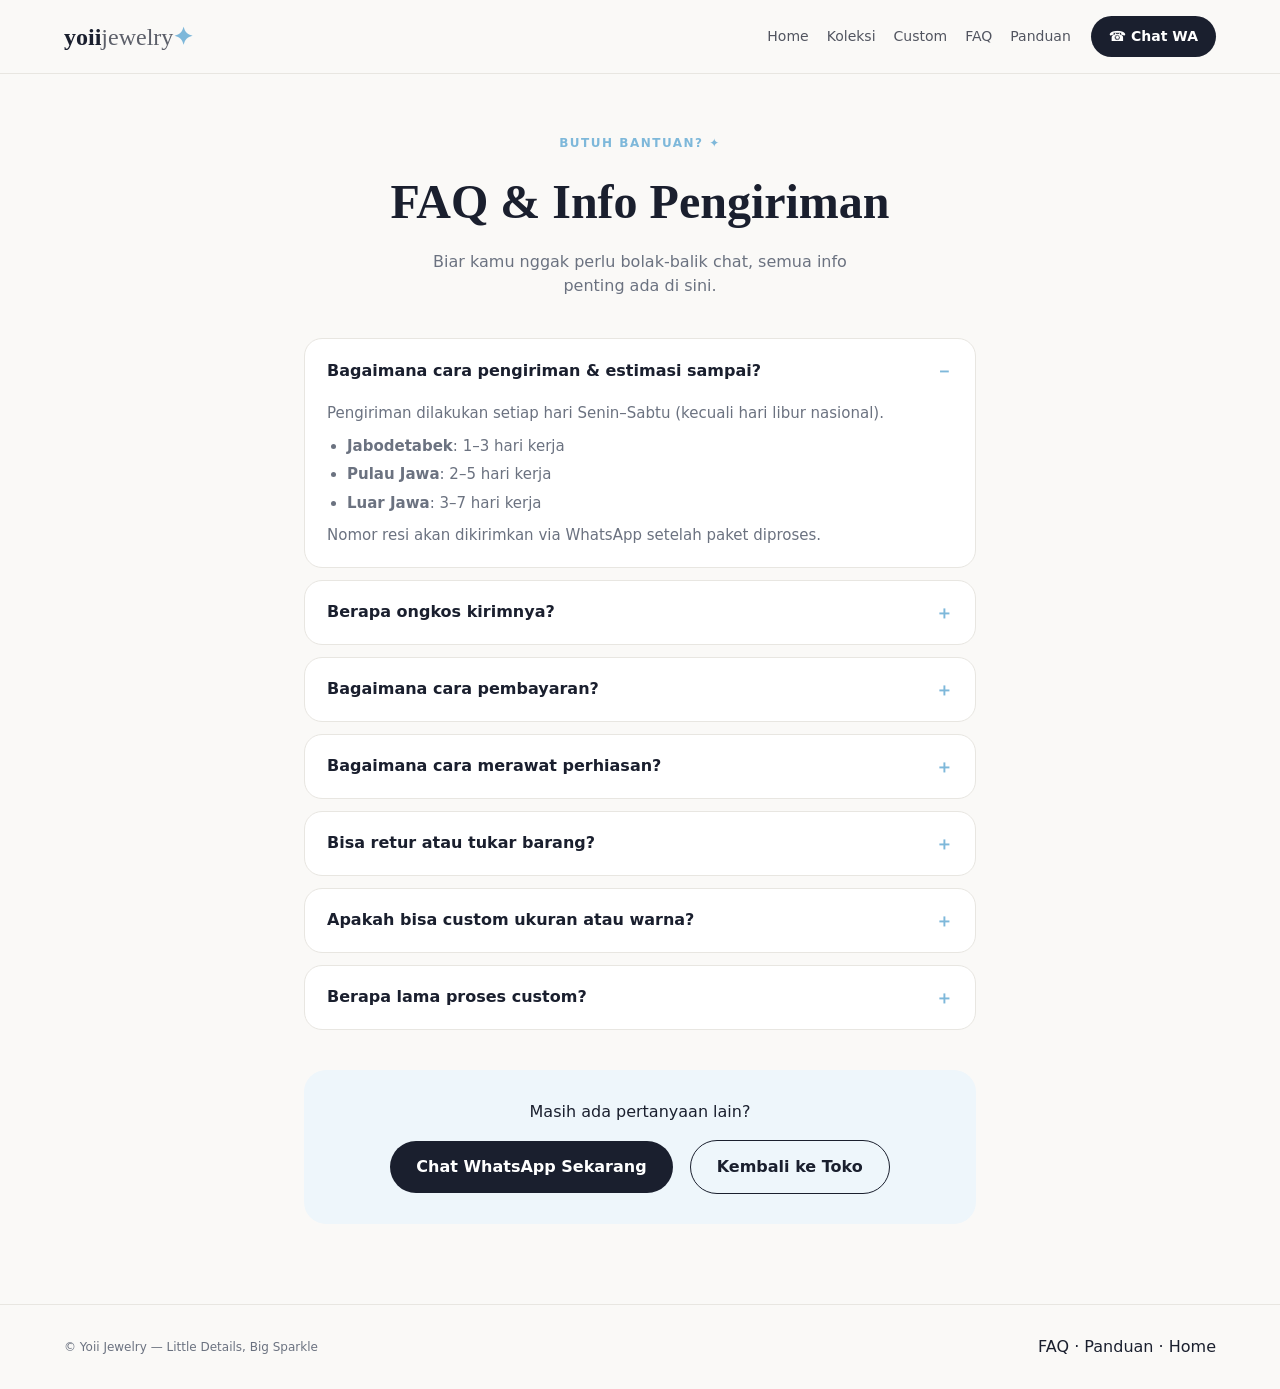
==== faq.html @ 77d5362e "Add files via upload" ====
<!doctype html>
<html lang="id">
<head>
  <meta charset="utf-8">
  <meta name="viewport" content="width=device-width,initial-scale=1">
  <title>FAQ & Info Pengiriman — Yoii Jewelry</title>
  <meta name="description" content="Pertanyaan seputar pengiriman, ongkir, pembayaran, perawatan perhiasan, dan kebijakan retur Yoii Jewelry.">
  <link rel="canonical" href="https://madebynisa.my.id/faq.html">
  <meta property="og:title" content="FAQ & Info Pengiriman — Yoii Jewelry">
  <meta property="og:url" content="https://madebynisa.my.id/faq.html">
  <meta property="og:image" content="https://madebynisa.my.id/og-image.jpg">
  <link rel="icon" type="image/png" sizes="32x32" href="favicon-32.png">
  <link rel="stylesheet" href="style.css">
</head>
<body>
<header class="site-header">
  <a class="brand" href="index.html">yoii<span>jewelry</span><b>✦</b></a>
  <button class="menu-btn" aria-label="Buka menu">☰</button>
  <nav class="nav">
    <a href="index.html">Home</a>
    <a href="index.html#collection">Koleksi</a>
    <a href="index.html#custom">Custom</a>
    <a href="faq.html">FAQ</a>
    <a href="panduan.html">Panduan</a>
  </nav>
  <div class="actions">
    <a href="https://wa.me/625979228683" class="btn primary" style="padding:10px 18px;font-size:14px">☎ Chat WA</a>
  </div>
</header>

<main class="guide">
  <div class="guide-hero">
    <span class="eyebrow">BUTUH BANTUAN? ✦</span>
    <h1>FAQ & Info Pengiriman</h1>
    <p>Biar kamu nggak perlu bolak-balik chat, semua info penting ada di sini.</p>
  </div>

  <div class="faq-list">
    <!-- Pengiriman -->
    <details class="faq-item" open>
      <summary>Bagaimana cara pengiriman & estimasi sampai?</summary>
      <div class="faq-body">
        <p>Pengiriman dilakukan setiap hari Senin–Sabtu (kecuali hari libur nasional).</p>
        <ul>
          <li><strong>Jabodetabek</strong>: 1–3 hari kerja</li>
          <li><strong>Pulau Jawa</strong>: 2–5 hari kerja</li>
          <li><strong>Luar Jawa</strong>: 3–7 hari kerja</li>
        </ul>
        <p>Nomor resi akan dikirimkan via WhatsApp setelah paket diproses.</p>
      </div>
    </details>

    <details class="faq-item">
      <summary>Berapa ongkos kirimnya?</summary>
      <div class="faq-body">
        <p>Ongkir dihitung otomatis berdasarkan kota tujuan saat checkout. Estimasi:</p>
        <ul>
          <li>Jabodetabek: mulai dari Rp8.000</li>
          <li>Pulau Jawa: mulai dari Rp12.000</li>
          <li>Luar Jawa: mulai dari Rp18.000</li>
        </ul>
        <p>Gratis ongkir untuk pembelian tertentu (cek promo di homepage).</p>
      </div>
    </details>

    <details class="faq-item">
      <summary>Bagaimana cara pembayaran?</summary>
      <div class="faq-body">
        <p>Setelah order dikonfirmasi via WhatsApp, kamu bisa bayar dengan:</p>
        <ul>
          <li>Transfer bank (nomor rekening akan dikirim di chat)</li>
          <li>QRIS</li>
        </ul>
        <img src="qris.png" alt="QRIS Yoii Jewelry" style="max-width:200px;margin:12px 0;border-radius:12px;border:1px solid var(--line)">
        <p>Kirim bukti transfer ke WhatsApp ya. Pesanan akan diproses setelah pembayaran terkonfirmasi.</p>
      </div>
    </details>

    <details class="faq-item">
      <summary>Bagaimana cara merawat perhiasan?</summary>
      <div class="faq-body">
        <ul>
          <li>Hindari kontak langsung dengan parfum, lotion, atau air laut.</li>
          <li>Simpan di tempat kering dan tidak lembab (bisa pakai pouch kain).</li>
          <li>Lepas perhiasan sebelum mandi atau berolahraga.</li>
          <li>Bersihkan dengan kain lembut kering secara berkala.</li>
        </ul>
        <p>Dengan perawatan yang baik, aksesoris Yoii bisa awet lebih lama.</p>
      </div>
    </details>

    <details class="faq-item">
      <summary>Bisa retur atau tukar barang?</summary>
      <div class="faq-body">
        <p>Kami menerima retur/tukar dalam kondisi berikut:</p>
        <ul>
          <li>Barang cacat produksi</li>
          <li>Barang tidak sesuai dengan pesanan</li>
          <li>Maksimal 3 hari setelah barang diterima</li>
        </ul>
        <p>Syarat: barang masih dalam kondisi baik, belum dipakai, dan ada bukti unboxing (video/foto). Hubungi kami via WhatsApp untuk proses retur.</p>
      </div>
    </details>

    <details class="faq-item">
      <summary>Apakah bisa custom ukuran atau warna?</summary>
      <div class="faq-body">
        <p>Ya! Kamu bisa ajukan custom melalui form di homepage (bagian “Make It Yours”) atau langsung chat WhatsApp. Ceritakan warna, nama, atau detail yang kamu inginkan.</p>
      </div>
    </details>

    <details class="faq-item">
      <summary>Berapa lama proses custom?</summary>
      <div class="faq-body">
        <p>Proses custom biasanya memakan waktu 3–7 hari kerja setelah konfirmasi desain dan pembayaran, tergantung tingkat kesulitan.</p>
      </div>
    </details>
  </div>

  <div class="faq-cta">
    <p>Masih ada pertanyaan lain?</p>
    <a class="btn primary" href="https://wa.me/625979228683" target="_blank">Chat WhatsApp Sekarang</a>
    <a class="btn ghost" href="index.html">Kembali ke Toko</a>
  </div>
</main>

<footer>
  <p>© Yoii Jewelry — Little Details, Big Sparkle</p>
  <div>
    <a href="faq.html">FAQ</a> · 
    <a href="panduan.html">Panduan</a> · 
    <a href="index.html">Home</a>
  </div>
</footer>

<script>
  // Menu mobile sederhana
  document.querySelector('.menu-btn')?.addEventListener('click', () => {
    document.querySelector('.nav')?.classList.toggle('open');
  });
</script>
</body>
</html>
---- style.css ----
:root{--ink:#1a1f2e;--muted:#6b7280;--line:#e8e6e1;--blue:#7eb8da;--blue2:#eef6fb;--butter:#f6e7c1;--butter2:#fdf6e3;--bg:#faf9f7;--radius:18px}
*{box-sizing:border-box;margin:0;padding:0}
html{scroll-behavior:smooth}
body{font-family:"DM Sans",system-ui,sans-serif;color:var(--ink);background:var(--bg);line-height:1.5}
img{max-width:100%;display:block}
a{color:inherit;text-decoration:none}
button,select,input,textarea{font:inherit}
.btn{display:inline-flex;align-items:center;justify-content:center;gap:8px;padding:14px 26px;border-radius:99px;border:0;cursor:pointer;font-weight:600;transition:.2s}
.btn.primary{background:var(--ink);color:#fff}
.btn.ghost{background:transparent;border:1.5px solid var(--ink)}
.btn.blue{background:var(--blue);color:#fff}
.btn:disabled{opacity:.55;cursor:not-allowed}

.site-header{position:sticky;top:0;z-index:50;display:flex;align-items:center;gap:20px;padding:16px 5vw;background:rgba(250,249,247,.92);backdrop-filter:blur(12px);border-bottom:1px solid var(--line)}
.brand{font-family:"Playfair Display",serif;font-size:24px;font-weight:700}
.brand span{font-weight:400;opacity:.7}
.brand b{color:var(--blue)}
.nav{display:flex;gap:18px;margin-left:auto}
.nav a{font-size:14px;font-weight:500;opacity:.75}
.nav a:hover,.admin-link{opacity:1;color:var(--blue)}
.actions{display:flex;align-items:center;gap:10px}
.actions button,.actions select{border:0;background:var(--blue2);width:40px;height:40px;border-radius:50%;cursor:pointer;font-size:16px;display:grid;place-items:center}
.actions select{width:auto;padding:0 10px;border-radius:20px;font-size:13px}
.menu-btn{display:none;border:0;background:var(--blue2);width:40px;height:40px;border-radius:50%;font-size:18px;cursor:pointer}

.hero{display:grid;grid-template-columns:1.05fr 1fr;gap:40px;padding:70px 5vw;align-items:center;background:linear-gradient(135deg,#fff 40%,var(--blue2))}
.eyebrow{font-size:12px;font-weight:700;letter-spacing:1.5px;color:var(--blue);display:block;margin-bottom:14px}
.hero h1{font-family:"Playfair Display",serif;font-size:clamp(42px,5.5vw,64px);line-height:1.08;margin-bottom:18px}
.hero h1 em{font-style:italic;color:var(--blue)}
.hero p{color:var(--muted);max-width:420px;margin-bottom:28px}
.hero-actions{display:flex;gap:12px;flex-wrap:wrap}
.slider{position:relative;border-radius:28px;overflow:hidden;box-shadow:0 20px 50px rgba(0,0,0,.08)}
.slides{position:relative;height:480px}
.slide{position:absolute;inset:0;opacity:0;transition:opacity .6s}
.slide.active{opacity:1}
.slide img{width:100%;height:100%;object-fit:cover}
.prev,.next{position:absolute;top:50%;transform:translateY(-50%);width:42px;height:42px;border-radius:50%;border:0;background:rgba(255,255,255,.9);font-size:22px;cursor:pointer;z-index:2}
.prev{left:14px}.next{right:14px}
.dots{position:absolute;bottom:16px;left:0;right:0;display:flex;justify-content:center;gap:8px}
.dots button{width:8px;height:8px;border-radius:50%;border:0;background:rgba(255,255,255,.5);cursor:pointer}
.dots button.active{background:#fff;width:22px;border-radius:99px}

.ticker{display:flex;gap:40px;padding:14px 0;overflow:hidden;background:var(--ink);color:#fff;font-size:12px;font-weight:700;letter-spacing:1px;white-space:nowrap}
.ticker span{flex-shrink:0}

.section{padding:80px 5vw}
.section-head{display:flex;justify-content:space-between;align-items:flex-end;margin-bottom:32px;gap:16px;flex-wrap:wrap}
.section-head h2{font-family:"Playfair Display",serif;font-size:clamp(28px,3.5vw,40px)}
.status-badge{font-size:12px;font-weight:600;padding:6px 12px;border-radius:99px;background:var(--blue2);color:var(--muted)}
.status-badge.ok{background:#e6f6ea;color:#1a7a3a}
.status-badge.err{background:#fde8e8;color:#b42318}

.categories{display:grid;grid-template-columns:repeat(5,1fr);gap:12px}
.categories button{display:flex;flex-direction:column;align-items:center;gap:8px;padding:20px 12px;border:1.5px solid var(--line);border-radius:var(--radius);background:#fff;cursor:pointer;font-weight:600}
.categories button.active,.categories button:hover{border-color:var(--blue);background:var(--blue2)}

.products{display:grid;grid-template-columns:repeat(4,1fr);gap:18px}
.product{background:#fff;border-radius:22px;overflow:hidden;border:1px solid var(--line);transition:.25s}
.product:hover{transform:translateY(-4px);box-shadow:0 16px 40px rgba(0,0,0,.07)}
.product-img{position:relative;height:240px;background:var(--butter2)}
.product-img img{width:100%;height:100%;object-fit:cover}
.badge{position:absolute;top:12px;left:12px;background:var(--ink);color:#fff;font-size:10px;font-weight:700;padding:5px 10px;border-radius:99px}
.badge.out{background:#b42318}
.wish-btn{position:absolute;top:12px;right:12px;width:34px;height:34px;border-radius:50%;border:0;background:rgba(255,255,255,.9);font-size:16px;cursor:pointer;display:grid;place-items:center}
.wish-btn.active{background:#fde8e8;color:#b42318}

.ig-grid{display:grid;grid-template-columns:repeat(4,1fr);gap:12px}
.ig-item{position:relative;border-radius:16px;overflow:hidden;aspect-ratio:1}
.ig-item img{width:100%;height:100%;object-fit:cover}
.ig-item span{position:absolute;bottom:0;left:0;right:0;background:linear-gradient(transparent,#0008);color:#fff;font-size:12px;padding:20px 10px 8px;text-align:center}

.blog-preview-grid{display:grid;grid-template-columns:1fr 1fr;gap:20px}
.blog-card{display:flex;flex-direction:column;background:#fff;border-radius:18px;overflow:hidden;border:1px solid var(--line);transition:.2s}
.blog-card:hover{transform:translateY(-3px);box-shadow:0 12px 30px rgba(0,0,0,.06)}
.blog-card img{height:180px;object-fit:cover;width:100%}
.blog-card div{padding:16px}
.blog-card h3{font-size:16px;margin-bottom:6px}
.blog-card p{font-size:13px;color:var(--muted)}

@media(max-width:900px){
  .ig-grid{grid-template-columns:repeat(2,1fr)}
  .blog-preview-grid{grid-template-columns:1fr}
}
.product-info{padding:16px}
.product-info h3{font-size:15px;font-weight:600}
.product-info p{font-size:12px;color:var(--muted);margin:4px 0 12px}
.product-bottom{display:flex;justify-content:space-between;align-items:center}
.product-bottom .add{width:36px;height:36px;border-radius:50%;border:0;background:var(--butter);font-size:18px;cursor:pointer}

.promo{display:grid;grid-template-columns:1.2fr .8fr;gap:40px;align-items:center;background:linear-gradient(120deg,var(--butter2),#fff)}
.promo h2{font-family:"Playfair Display",serif;font-size:clamp(36px,4.5vw,52px);margin:10px 0 16px}
.promo-card{background:var(--ink);color:#fff;border-radius:28px;padding:40px 32px;text-align:center}
.promo-card strong{display:block;font-family:"Playfair Display",serif;font-size:42px;margin:12px 0}
.promo-card i{font-style:italic;color:var(--butter)}

.custom{text-align:center;background:var(--blue2)}
.custom h2,.about h2{font-family:"Playfair Display",serif;font-size:clamp(32px,4vw,46px);margin:10px 0 16px}
.custom p{color:var(--muted);max-width:480px;margin:0 auto 28px}
.about{display:grid;grid-template-columns:1fr 1fr;gap:40px;align-items:center}
.about p{color:var(--muted)}

footer{display:flex;align-items:center;justify-content:space-between;gap:20px;padding:30px 5vw;border-top:1px solid var(--line);flex-wrap:wrap}
footer p{color:var(--muted);font-size:12px}

.wa-float{position:fixed;right:22px;bottom:22px;z-index:45;display:flex;gap:9px;align-items:center;background:#25d366;color:#fff;padding:13px 17px;border-radius:99px;box-shadow:0 10px 30px rgba(0,0,0,.2);font-weight:600}

.overlay,.shade{display:none;position:fixed;inset:0;background:rgba(20,30,45,.45);z-index:60}
.overlay.open,.shade.open{display:block}
.modal{width:min(520px,92vw);margin:8vh auto;background:#fff;border-radius:25px;padding:30px;position:relative;max-height:84vh;overflow-y:auto}
.admin-modal{width:min(900px,96vw)}
.close{border:0;background:transparent;font-size:27px;cursor:pointer;position:absolute;right:18px;top:10px}
.modal label{display:block;font-size:13px;font-weight:600;margin:14px 0 6px}
.modal input,.modal textarea,.modal select{width:100%;padding:13px 15px;border:1px solid var(--line);border-radius:13px;background:#fafafa}
.form-total{margin:18px 0 12px}
.modal .btn{width:100%;margin-top:10px}
.search-results{display:grid;gap:8px;margin-top:12px}
.search-result{padding:12px;background:var(--blue2);border-radius:12px;cursor:pointer;display:flex;justify-content:space-between}

.cart{position:fixed;right:-430px;top:0;width:min(410px,92vw);height:100vh;background:#fff;z-index:80;padding:25px;transition:.35s;display:flex;flex-direction:column}
.cart.open{right:0}
.cart-head{display:flex;justify-content:space-between;align-items:center}
.cart-item{display:flex;justify-content:space-between;gap:15px;border-bottom:1px solid var(--line);padding:14px 0}
.cart-foot{margin-top:auto;display:grid;gap:15px;padding-top:16px}
.cart-foot .btn{width:100%}

.admin-tabs{display:flex;gap:8px;margin:16px 0;flex-wrap:wrap}
.admin-tabs .tab{padding:8px 16px;border-radius:99px;border:1px solid var(--line);background:#fff;cursor:pointer}
.admin-tabs .tab.active{background:var(--ink);color:#fff}
.admin-content{margin-top:10px}
.admin-table{width:100%;border-collapse:collapse;font-size:13px}
.admin-table th,.admin-table td{border:1px solid var(--line);padding:8px;text-align:left}
.admin-table th{background:var(--blue2)}
.admin-table button{padding:4px 10px;border-radius:6px;border:0;background:var(--butter2);cursor:pointer;margin:0 2px}
.guide{max-width:800px;margin:0 auto;padding:60px 5vw 80px}
.guide-hero{text-align:center;margin-bottom:40px}
.guide-hero h1{font-family:"Playfair Display",serif;font-size:clamp(32px,5vw,48px);margin:12px 0}
.guide-hero p{color:var(--muted);max-width:480px;margin:0 auto}

.faq-list{display:flex;flex-direction:column;gap:12px;margin-bottom:40px}
.faq-item{background:#fff;border:1px solid var(--line);border-radius:18px;overflow:hidden}
.faq-item summary{padding:18px 22px;font-weight:600;cursor:pointer;list-style:none;display:flex;justify-content:space-between;align-items:center}
.faq-item summary::-webkit-details-marker{display:none}
.faq-item summary::after{content:"＋";font-size:18px;color:var(--blue);transition:.2s}
.faq-item[open] summary::after{content:"－"}
.faq-body{padding:0 22px 20px;color:var(--muted);font-size:15px}
.faq-body ul{margin:10px 0 10px 20px}
.faq-body li{margin:6px 0}

.faq-cta{text-align:center;padding:30px;background:var(--blue2);border-radius:22px}
.faq-cta p{margin-bottom:16px;font-weight:500}
.faq-cta .btn{margin:0 6px}

.card{background:#fff;border:1px solid var(--line);border-radius:18px;padding:24px;margin-bottom:20px}
.card h2{font-family:"Playfair Display",serif;margin-bottom:12px}
.card ul{margin-left:20px}
.card li{margin:6px 0}

@media(max-width:600px){
  .guide{padding:40px 6vw 60px}
  .faq-cta .btn{display:block;margin:8px 0}
}

@media(max-width:900px){
  .nav{display:none;position:absolute;top:76px;left:0;right:0;background:#fff;padding:25px;flex-direction:column;border-bottom:1px solid var(--line)}
  .nav.open{display:flex}
  .menu-btn{display:block}
  .hero{grid-template-columns:1fr;padding:55px 6vw}
  .slides{height:420px}
  .categories{grid-template-columns:repeat(3,1fr)}
  .products{grid-template-columns:repeat(2,1fr)}
  .promo,.about{grid-template-columns:1fr}
  .section{padding:70px 6vw}
}
@media(max-width:520px){
  .products{grid-template-columns:1fr 1fr;gap:10px}
  .product-img{height:180px}
  .wa-float b{display:none}
  .wa-float{width:54px;height:54px;justify-content:center;padding:0}
}
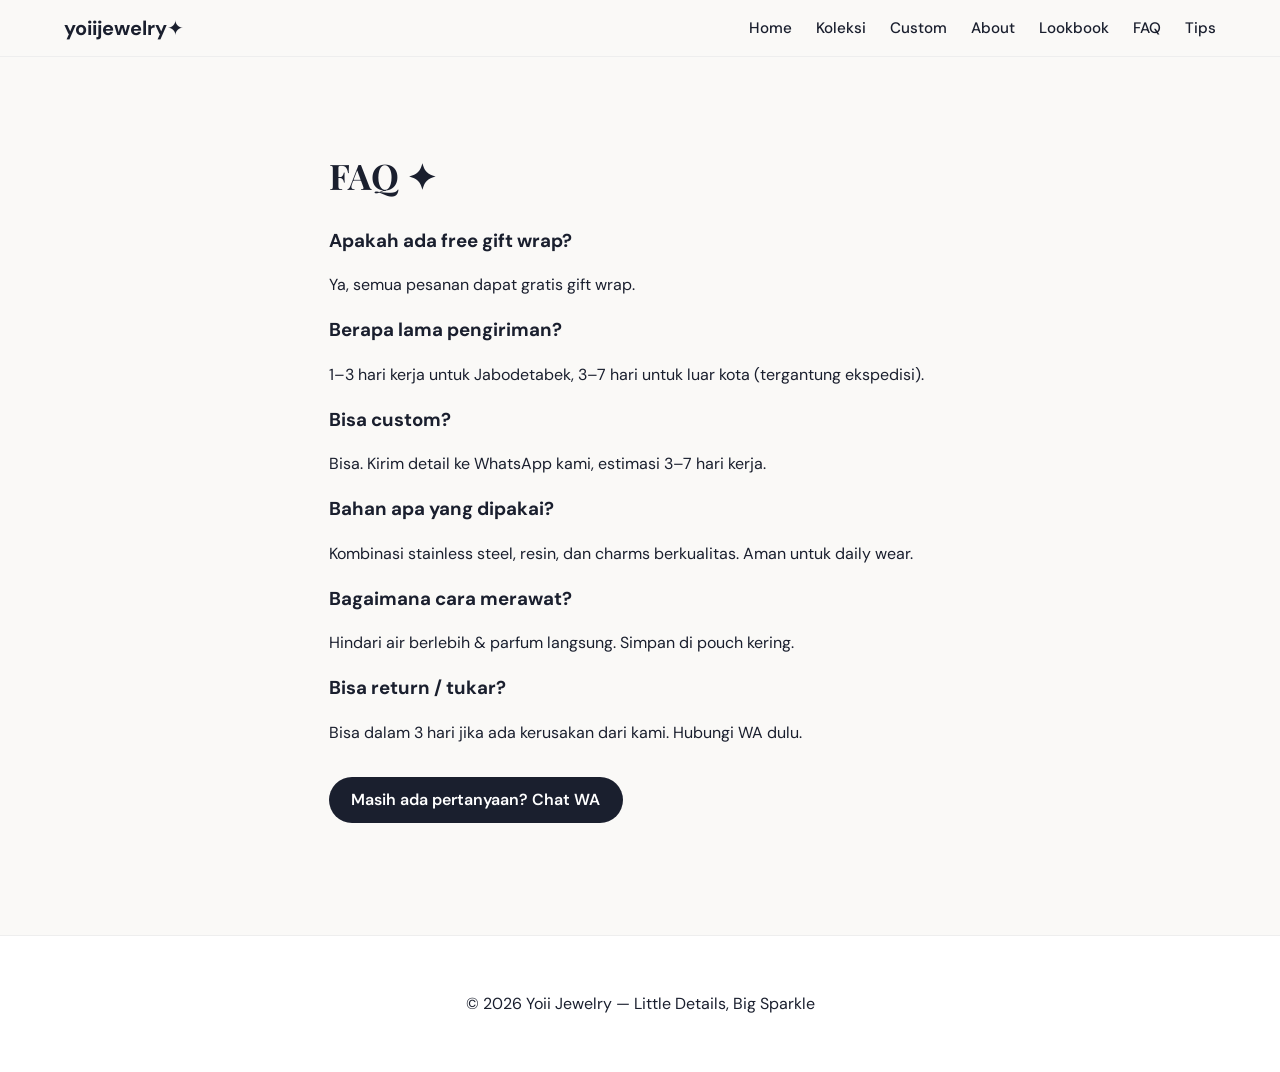
==== commit 33927dc1: "Add files via upload" ====
--- a/faq.html
+++ b/faq.html
@@ -1,143 +1,62 @@
-<!doctype html>
+<!DOCTYPE html>
 <html lang="id">
 <head>
   <meta charset="utf-8">
   <meta name="viewport" content="width=device-width,initial-scale=1">
-  <title>FAQ & Info Pengiriman — Yoii Jewelry</title>
-  <meta name="description" content="Pertanyaan seputar pengiriman, ongkir, pembayaran, perawatan perhiasan, dan kebijakan retur Yoii Jewelry.">
-  <link rel="canonical" href="https://madebynisa.my.id/faq.html">
-  <meta property="og:title" content="FAQ & Info Pengiriman — Yoii Jewelry">
-  <meta property="og:url" content="https://madebynisa.my.id/faq.html">
-  <meta property="og:image" content="https://madebynisa.my.id/og-image.jpg">
-  <link rel="icon" type="image/png" sizes="32x32" href="favicon-32.png">
-  <link rel="stylesheet" href="style.css">
+  <title>FAQ — Yoii Jewelry</title>
+  <link rel="stylesheet" href="css/styles.css">
+  <link href="https://fonts.googleapis.com/css2?family=DM+Sans:wght@400;500;600;700&family=Playfair+Display:ital,wght@0,500;1,500&display=swap" rel="stylesheet">
 </head>
 <body>
-<header class="site-header">
-  <a class="brand" href="index.html">yoii<span>jewelry</span><b>✦</b></a>
-  <button class="menu-btn" aria-label="Buka menu">☰</button>
-  <nav class="nav">
-    <a href="index.html">Home</a>
-    <a href="index.html#collection">Koleksi</a>
-    <a href="index.html#custom">Custom</a>
-    <a href="faq.html">FAQ</a>
-    <a href="panduan.html">Panduan</a>
-  </nav>
-  <div class="actions">
-    <a href="https://wa.me/625979228683" class="btn primary" style="padding:10px 18px;font-size:14px">☎ Chat WA</a>
-  </div>
-</header>
+  <header class="header">
+    <nav class="nav">
+      <a class="brand" href="index.html">yoiijewelry✦</a>
+      <button class="menu-toggle" aria-label="Menu">☰</button>
+      <ul class="menu">
+        <li><a href="index.html">Home</a></li>
+        <li><a href="index.html#collection">Koleksi</a></li>
+        <li><a href="custom.html">Custom</a></li>
+        <li><a href="about.html">About</a></li>
+        <li><a href="lookbook.html">Lookbook</a></li>
+        <li><a href="faq.html">FAQ</a></li>
+        <li><a href="tips.html">Tips</a></li>
+      </ul>
+    </nav>
+  </header>
 
-<main class="guide">
-  <div class="guide-hero">
-    <span class="eyebrow">BUTUH BANTUAN? ✦</span>
-    <h1>FAQ & Info Pengiriman</h1>
-    <p>Biar kamu nggak perlu bolak-balik chat, semua info penting ada di sini.</p>
-  </div>
+  <section class="section" style="max-width:750px">
+    <h2>FAQ ✦</h2>
+    
+    <div style="margin-top:1.5rem">
+      <h3>Apakah ada free gift wrap?</h3>
+      <p>Ya, semua pesanan dapat gratis gift wrap.</p>
+      
+      <h3>Berapa lama pengiriman?</h3>
+      <p>1–3 hari kerja untuk Jabodetabek, 3–7 hari untuk luar kota (tergantung ekspedisi).</p>
+      
+      <h3>Bisa custom?</h3>
+      <p>Bisa. Kirim detail ke WhatsApp kami, estimasi 3–7 hari kerja.</p>
+      
+      <h3>Bahan apa yang dipakai?</h3>
+      <p>Kombinasi stainless steel, resin, dan charms berkualitas. Aman untuk daily wear.</p>
+      
+      <h3>Bagaimana cara merawat?</h3>
+      <p>Hindari air berlebih & parfum langsung. Simpan di pouch kering.</p>
+      
+      <h3>Bisa return / tukar?</h3>
+      <p>Bisa dalam 3 hari jika ada kerusakan dari kami. Hubungi WA dulu.</p>
+    </div>
+    
+    <p style="margin-top:2rem"><a class="btn primary" href="https://wa.me/6281234567890" target="_blank">Masih ada pertanyaan? Chat WA</a></p>
+  </section>
 
-  <div class="faq-list">
-    <!-- Pengiriman -->
-    <details class="faq-item" open>
-      <summary>Bagaimana cara pengiriman & estimasi sampai?</summary>
-      <div class="faq-body">
-        <p>Pengiriman dilakukan setiap hari Senin–Sabtu (kecuali hari libur nasional).</p>
-        <ul>
-          <li><strong>Jabodetabek</strong>: 1–3 hari kerja</li>
-          <li><strong>Pulau Jawa</strong>: 2–5 hari kerja</li>
-          <li><strong>Luar Jawa</strong>: 3–7 hari kerja</li>
-        </ul>
-        <p>Nomor resi akan dikirimkan via WhatsApp setelah paket diproses.</p>
-      </div>
-    </details>
-
-    <details class="faq-item">
-      <summary>Berapa ongkos kirimnya?</summary>
-      <div class="faq-body">
-        <p>Ongkir dihitung otomatis berdasarkan kota tujuan saat checkout. Estimasi:</p>
-        <ul>
-          <li>Jabodetabek: mulai dari Rp8.000</li>
-          <li>Pulau Jawa: mulai dari Rp12.000</li>
-          <li>Luar Jawa: mulai dari Rp18.000</li>
-        </ul>
-        <p>Gratis ongkir untuk pembelian tertentu (cek promo di homepage).</p>
-      </div>
-    </details>
-
-    <details class="faq-item">
-      <summary>Bagaimana cara pembayaran?</summary>
-      <div class="faq-body">
-        <p>Setelah order dikonfirmasi via WhatsApp, kamu bisa bayar dengan:</p>
-        <ul>
-          <li>Transfer bank (nomor rekening akan dikirim di chat)</li>
-          <li>QRIS</li>
-        </ul>
-        <img src="qris.png" alt="QRIS Yoii Jewelry" style="max-width:200px;margin:12px 0;border-radius:12px;border:1px solid var(--line)">
-        <p>Kirim bukti transfer ke WhatsApp ya. Pesanan akan diproses setelah pembayaran terkonfirmasi.</p>
-      </div>
-    </details>
-
-    <details class="faq-item">
-      <summary>Bagaimana cara merawat perhiasan?</summary>
-      <div class="faq-body">
-        <ul>
-          <li>Hindari kontak langsung dengan parfum, lotion, atau air laut.</li>
-          <li>Simpan di tempat kering dan tidak lembab (bisa pakai pouch kain).</li>
-          <li>Lepas perhiasan sebelum mandi atau berolahraga.</li>
-          <li>Bersihkan dengan kain lembut kering secara berkala.</li>
-        </ul>
-        <p>Dengan perawatan yang baik, aksesoris Yoii bisa awet lebih lama.</p>
-      </div>
-    </details>
-
-    <details class="faq-item">
-      <summary>Bisa retur atau tukar barang?</summary>
-      <div class="faq-body">
-        <p>Kami menerima retur/tukar dalam kondisi berikut:</p>
-        <ul>
-          <li>Barang cacat produksi</li>
-          <li>Barang tidak sesuai dengan pesanan</li>
-          <li>Maksimal 3 hari setelah barang diterima</li>
-        </ul>
-        <p>Syarat: barang masih dalam kondisi baik, belum dipakai, dan ada bukti unboxing (video/foto). Hubungi kami via WhatsApp untuk proses retur.</p>
-      </div>
-    </details>
-
-    <details class="faq-item">
-      <summary>Apakah bisa custom ukuran atau warna?</summary>
-      <div class="faq-body">
-        <p>Ya! Kamu bisa ajukan custom melalui form di homepage (bagian “Make It Yours”) atau langsung chat WhatsApp. Ceritakan warna, nama, atau detail yang kamu inginkan.</p>
-      </div>
-    </details>
-
-    <details class="faq-item">
-      <summary>Berapa lama proses custom?</summary>
-      <div class="faq-body">
-        <p>Proses custom biasanya memakan waktu 3–7 hari kerja setelah konfirmasi desain dan pembayaran, tergantung tingkat kesulitan.</p>
-      </div>
-    </details>
-  </div>
-
-  <div class="faq-cta">
-    <p>Masih ada pertanyaan lain?</p>
-    <a class="btn primary" href="https://wa.me/625979228683" target="_blank">Chat WhatsApp Sekarang</a>
-    <a class="btn ghost" href="index.html">Kembali ke Toko</a>
-  </div>
-</main>
-
-<footer>
-  <p>© Yoii Jewelry — Little Details, Big Sparkle</p>
-  <div>
-    <a href="faq.html">FAQ</a> · 
-    <a href="panduan.html">Panduan</a> · 
-    <a href="index.html">Home</a>
-  </div>
-</footer>
-
-<script>
-  // Menu mobile sederhana
-  document.querySelector('.menu-btn')?.addEventListener('click', () => {
-    document.querySelector('.nav')?.classList.toggle('open');
-  });
-</script>
+  <footer>
+    <p>© 2026 Yoii Jewelry — Little Details, Big Sparkle</p>
+  </footer>
+  <script>
+    document.querySelector(".menu-toggle")?.addEventListener("click", () => {
+      document.querySelector(".menu").classList.toggle("open");
+    });
+  </script>
 </body>
 </html>
--- a/css/styles.css
+++ b/css/styles.css
@@ -0,0 +1,118 @@
+:root{
+  --bg:#faf9f7;
+  --text:#1a1f2e;
+  --accent:#e8a0bf;
+  --mint:#a8e6cf;
+  --gold:#d4af37;
+  --soft:#f5f0eb;
+  --shadow:0 8px 32px rgba(26,31,46,.08);
+}
+*{box-sizing:border-box}
+body{margin:0;font-family:'DM Sans',system-ui,sans-serif;background:var(--bg);color:var(--text);line-height:1.5}
+.header{position:sticky;top:0;background:rgba(250,249,247,.92);backdrop-filter:blur(12px);z-index:100;border-bottom:1px solid #eee;padding:.8rem 5%}
+.nav{display:flex;align-items:center;justify-content:space-between;gap:1rem;max-width:1200px;margin:0 auto}
+.brand{font-weight:700;font-size:1.25rem;text-decoration:none;color:var(--text)}
+.menu{display:flex;gap:1.5rem;list-style:none;margin:0;padding:0}
+.menu a{text-decoration:none;color:var(--text);font-weight:500;font-size:.95rem}
+.menu-toggle{display:none;background:none;border:none;font-size:1.4rem;cursor:pointer}
+.icons{display:flex;gap:.6rem;align-items:center}
+.icon-btn{background:none;border:none;font-size:1.1rem;cursor:pointer;position:relative}
+.btn{padding:.7rem 1.4rem;border-radius:999px;text-decoration:none;font-weight:600;display:inline-block;border:none;cursor:pointer}
+.btn.primary{background:var(--text);color:#fff}
+.btn.ghost{border:1.5px solid var(--text);color:var(--text);background:transparent}
+.hero{
+  padding:5.5rem 5% 3.5rem;
+  text-align:center;
+  background:linear-gradient(180deg,#faf9f7 0%,#fff5f8 100%);
+}
+.tagline{letter-spacing:.15em;font-size:.85rem;font-weight:600;margin-bottom:.5rem}
+.hero h1{font-family:'Playfair Display',serif;font-size:clamp(2.6rem,6vw,4.5rem);margin:.3rem 0;font-weight:500;line-height:1.1}
+.sparkle{display:inline-block;animation:float 3.5s ease-in-out infinite}
+@keyframes float{0%,100%{transform:translateY(0)}50%{transform:translateY(-10px)}}
+.subtitle{max-width:520px;margin:1rem auto;font-size:1.05rem}
+.hero-actions{margin-top:1.8rem;display:flex;gap:1rem;justify-content:center;flex-wrap:wrap}
+.ticker{background:#fff;padding:.7rem 0;overflow:hidden;border-top:1px solid #eee;border-bottom:1px solid #eee}
+.ticker-inner{display:inline-block;animation:marquee 22s linear infinite;white-space:nowrap;font-weight:500}
+@keyframes marquee{0%{transform:translateX(0)}100%{transform:translateX(-50%)}}
+.section{padding:4rem 5%;max-width:1200px;margin:0 auto}
+h2{font-family:'Playfair Display',serif;font-size:2.2rem;margin-bottom:1.2rem}
+.filters{display:flex;flex-wrap:wrap;gap:.6rem;margin:1.5rem 0 2rem;justify-content:center}
+.filter-btn{
+  padding:.6rem 1.2rem;
+  border:1.5px solid #e0e0e0;
+  background:#fff;
+  border-radius:999px;
+  cursor:pointer;
+  font-weight:500;
+  transition:all .2s;
+  font-size:.9rem;
+}
+.filter-btn.active,.filter-btn:hover{
+  background:var(--text);
+  color:#fff;
+  border-color:var(--text);
+  transform:translateY(-1px);
+}
+.product{
+  background:#fff;
+  border-radius:18px;
+  overflow:hidden;
+  box-shadow:0 6px 24px rgba(26,31,46,.06);
+  transition:.35s cubic-bezier(.2,.8,.2,1);
+  position:relative;
+}
+.product:hover{
+  transform:translateY(-10px);
+  box-shadow:0 20px 40px rgba(26,31,46,.12);
+}
+.product-img{
+  height:250px;
+  background:#f8f5f2;
+  position:relative;
+  overflow:hidden;
+}
+.product-img img{
+  width:100%;
+  height:100%;
+  object-fit:cover;
+  transition:transform .5s;
+}
+.product:hover .product-img img{
+  transform:scale(1.06);
+}
+.badge{
+  position:absolute;
+  top:14px;
+  left:14px;
+  background:var(--accent);
+  color:#fff;
+  padding:.3rem .75rem;
+  border-radius:999px;
+  font-size:.72rem;
+  font-weight:600;
+  letter-spacing:.02em;
+}
+.product-info{padding:1.1rem}
+.product-info h3{margin:0 0 .4rem;font-size:1.05rem}
+.price{font-weight:700;font-size:1.1rem}
+.add-btn{width:100%;margin-top:.7rem;padding:.6rem;border:none;background:var(--soft);border-radius:10px;cursor:pointer;font-weight:600;transition:.2s}
+.add-btn:hover{background:var(--accent);color:#fff}
+.promo-box{background:linear-gradient(135deg,#fff5f8,#f0f9f4);padding:2.5rem;border-radius:20px;text-align:center}
+.custom-box,.about-box{display:grid;grid-template-columns:1.2fr .8fr;gap:2rem;align-items:center}
+.custom-visual,.about-visual{font-size:6rem;text-align:center;opacity:.7}
+footer{text-align:center;padding:2.5rem 1rem;background:#fff;border-top:1px solid #eee;margin-top:2rem}
+footer a{color:var(--text);text-decoration:none;margin:0 .4rem}
+.cart-sidebar{position:fixed;top:0;right:-380px;width:360px;height:100%;background:#fff;box-shadow:-4px 0 20px rgba(0,0,0,.1);transition:.3s;z-index:200;padding:1.2rem;display:flex;flex-direction:column}
+.cart-sidebar.open{right:0}
+.cart-header{display:flex;justify-content:space-between;align-items:center;margin-bottom:1rem}
+#cartItems{flex:1;overflow-y:auto}
+.cart-item{display:flex;gap:.8rem;margin-bottom:1rem;padding-bottom:.8rem;border-bottom:1px solid #eee}
+.cart-item img{width:60px;height:60px;object-fit:cover;border-radius:8px}
+@media(max-width:768px){
+  .menu{display:none;position:absolute;top:100%;left:0;right:0;background:#fff;flex-direction:column;padding:1rem;border-bottom:1px solid #eee}
+  .menu.open{display:flex}
+  .menu-toggle{display:block}
+  .custom-box,.about-box{grid-template-columns:1fr}
+  .hero{padding:3rem 1.5rem 2rem}
+  .cart-sidebar{width:100%;right:-100%}
+}
